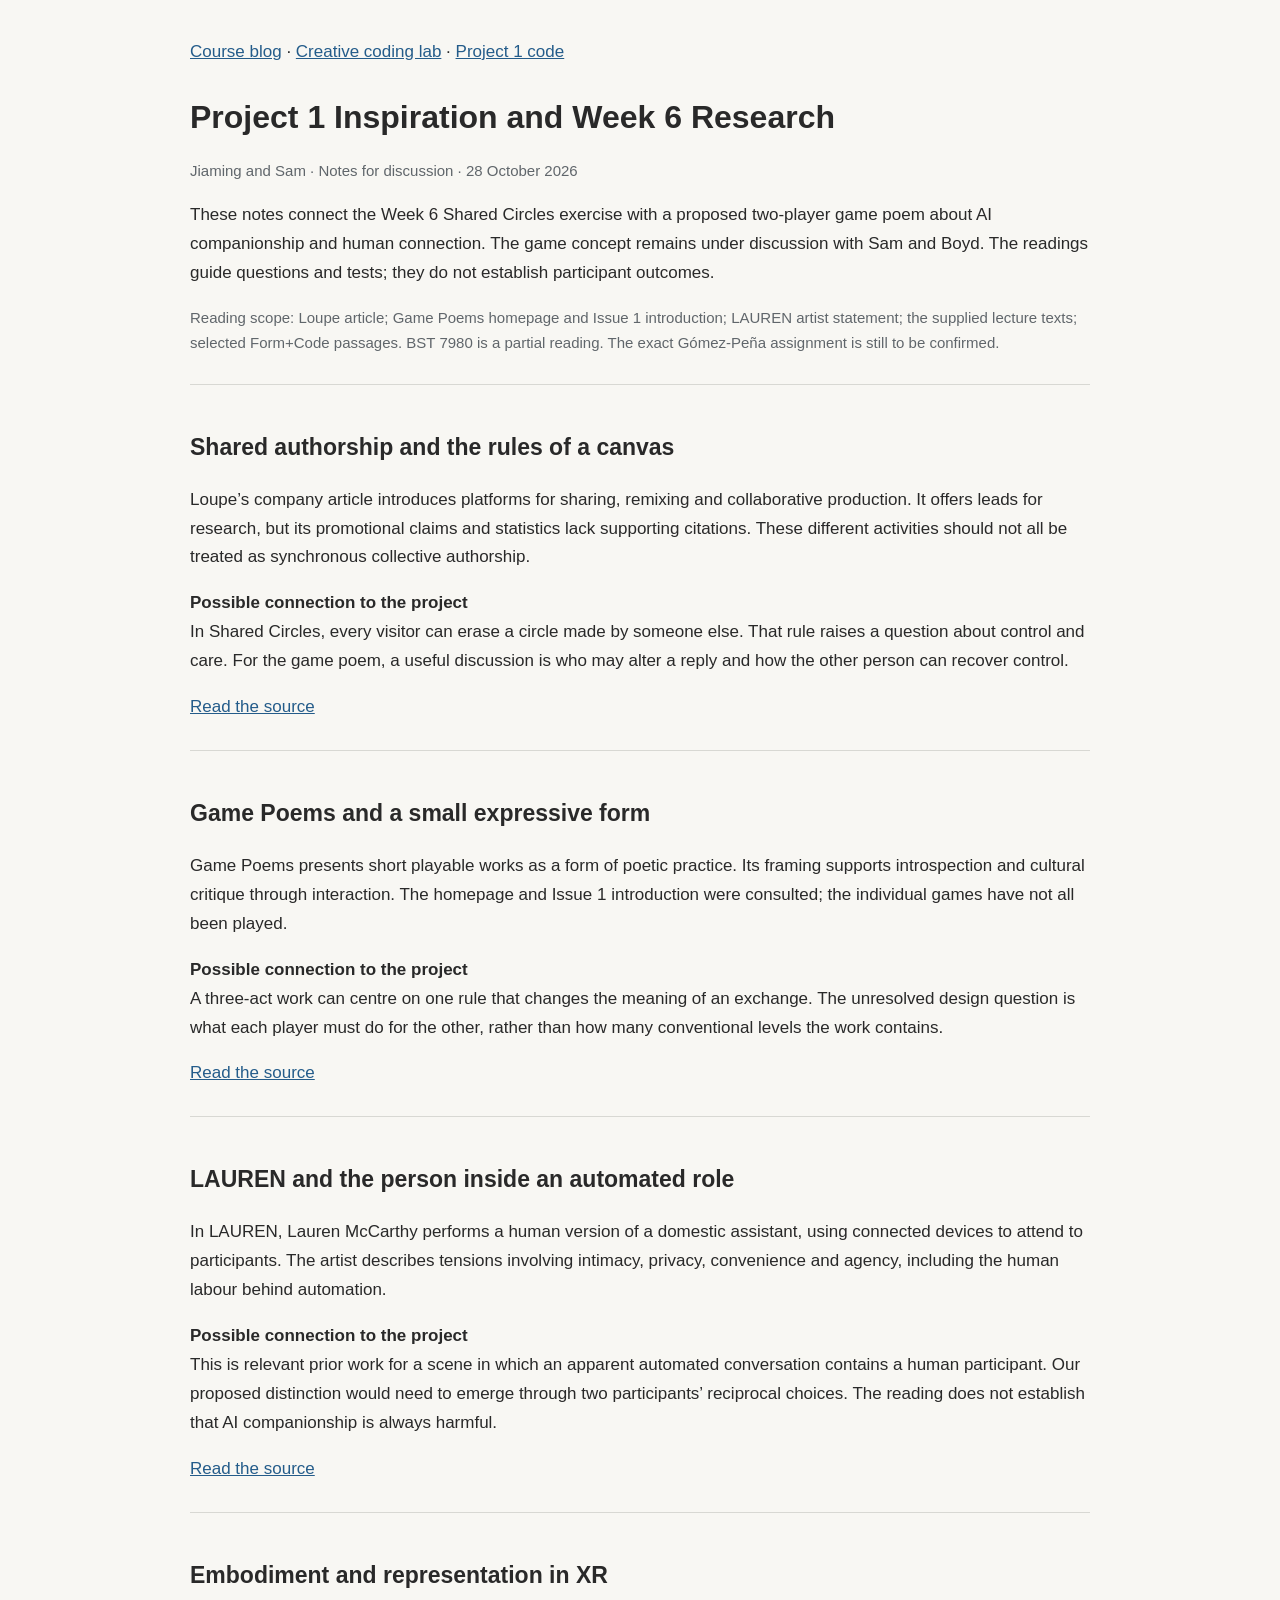
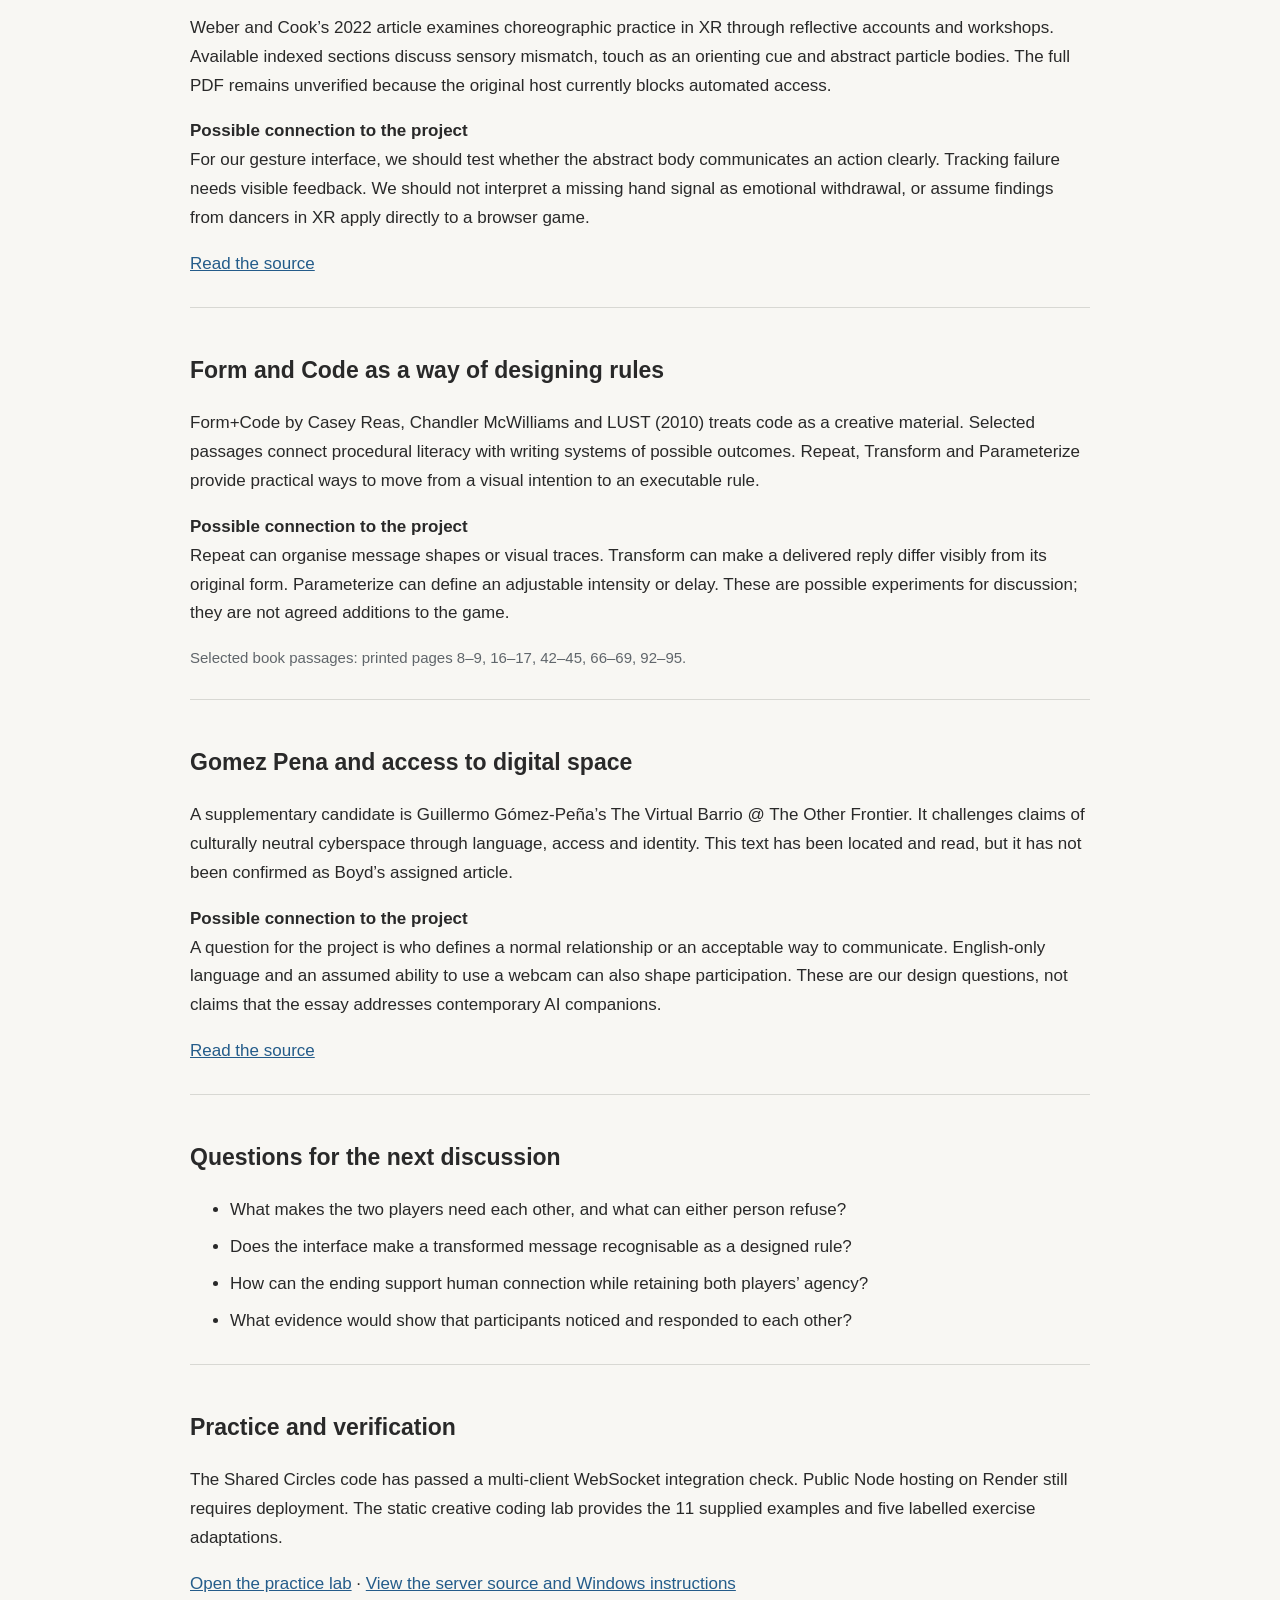
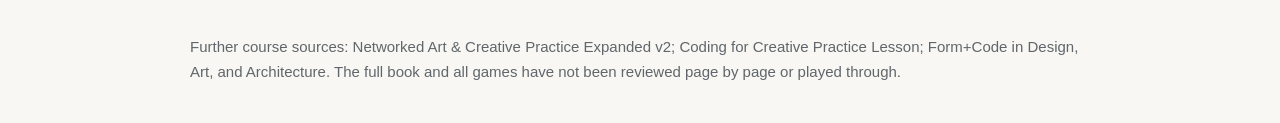
==== inspiration/project-1-week-6.html @ 22ac2c9f "Add Week 6 inspiration reading notes and creative coding practice" ====
<!doctype html><html lang="en"><head><meta charset="utf-8"><meta name="viewport" content="width=device-width,initial-scale=1">
<title>Project 1 Inspiration and Week 6 Research</title>
<style>body{max-width:900px;margin:38px auto;padding:0 22px;color:#292929;background:#f8f7f3;font:17px/1.7 Arial,sans-serif}h1{font-size:32px;line-height:1.25}h2{font-size:23px;margin-top:35px}a{color:#245c8a}.meta{color:#60666b;font-size:15px}section{border-top:1px solid #d8d8d3;padding-top:8px;margin-top:28px}nav{margin-bottom:30px}footer{margin:35px 0;font-size:15px;color:#60666b}li{margin:8px 0}</style></head><body>
<nav><a href="../">Course blog</a> · <a href="../week-06-practice/">Creative coding lab</a> · <a href="https://github.com/Yanwugirl/Project-1-Networked-Presence">Project 1 code</a></nav>
<h1>Project 1 Inspiration and Week 6 Research</h1><p class="meta">Jiaming and Sam · Notes for discussion · 28 October 2026</p>
<p>These notes connect the Week 6 Shared Circles exercise with a proposed two-player game poem about AI companionship and human connection. The game concept remains under discussion with Sam and Boyd. The readings guide questions and tests; they do not establish participant outcomes.</p><p class="meta">Reading scope: Loupe article; Game Poems homepage and Issue 1 introduction; LAUREN artist statement; the supplied lecture texts; selected Form+Code passages. BST 7980 is a partial reading. The exact Gómez-Peña assignment is still to be confirmed.</p>
<section><h2>Shared authorship and the rules of a canvas</h2><p>Loupe’s company article introduces platforms for sharing, remixing and collaborative production. It offers leads for research, but its promotional claims and statistics lack supporting citations. These different activities should not all be treated as synchronous collective authorship.</p>
<p><strong>Possible connection to the project</strong><br>In Shared Circles, every visitor can erase a circle made by someone else. That rule raises a question about control and care. For the game poem, a useful discussion is who may alter a reply and how the other person can recover control.</p>
<p><a href="https://loupeart.com/blogs/posts/crowdsourcing-creativity-collaborative-digital-art-platforms" target="_blank" rel="noopener">Read the source</a></p>
</section>
<section><h2>Game Poems and a small expressive form</h2><p>Game Poems presents short playable works as a form of poetic practice. Its framing supports introspection and cultural critique through interaction. The homepage and Issue 1 introduction were consulted; the individual games have not all been played.</p>
<p><strong>Possible connection to the project</strong><br>A three-act work can centre on one rule that changes the meaning of an exchange. The unresolved design question is what each player must do for the other, rather than how many conventional levels the work contains.</p>
<p><a href="https://www.gamepoems.com/" target="_blank" rel="noopener">Read the source</a></p>
</section>
<section><h2>LAUREN and the person inside an automated role</h2><p>In LAUREN, Lauren McCarthy performs a human version of a domestic assistant, using connected devices to attend to participants. The artist describes tensions involving intimacy, privacy, convenience and agency, including the human labour behind automation.</p>
<p><strong>Possible connection to the project</strong><br>This is relevant prior work for a scene in which an apparent automated conversation contains a human participant. Our proposed distinction would need to emerge through two participants’ reciprocal choices. The reading does not establish that AI companionship is always harmful.</p>
<p><a href="https://get-lauren.net/LAUREN" target="_blank" rel="noopener">Read the source</a></p>
</section>
<section><h2>Embodiment and representation in XR</h2><p>Weber and Cook’s 2022 article examines choreographic practice in XR through reflective accounts and workshops. Available indexed sections discuss sensory mismatch, touch as an orienting cue and abstract particle bodies. The full PDF remains unverified because the original host currently blocks automated access.</p>
<p><strong>Possible connection to the project</strong><br>For our gesture interface, we should test whether the abstract body communicates an action clearly. Tracking failure needs visible feedback. We should not interpret a missing hand signal as emotional withdrawal, or assume findings from dancers in XR apply directly to a browser game.</p>
<p><a href="https://doi.org/10.16995/bst.7980" target="_blank" rel="noopener">Read the source</a></p>
</section>
<section><h2>Form and Code as a way of designing rules</h2><p>Form+Code by Casey Reas, Chandler McWilliams and LUST (2010) treats code as a creative material. Selected passages connect procedural literacy with writing systems of possible outcomes. Repeat, Transform and Parameterize provide practical ways to move from a visual intention to an executable rule.</p>
<p><strong>Possible connection to the project</strong><br>Repeat can organise message shapes or visual traces. Transform can make a delivered reply differ visibly from its original form. Parameterize can define an adjustable intensity or delay. These are possible experiments for discussion; they are not agreed additions to the game.</p>
<p class="meta">Selected book passages: printed pages 8–9, 16–17, 42–45, 66–69, 92–95.</p>
</section>
<section><h2>Gomez Pena and access to digital space</h2><p>A supplementary candidate is Guillermo Gómez-Peña’s The Virtual Barrio @ The Other Frontier. It challenges claims of culturally neutral cyberspace through language, access and identity. This text has been located and read, but it has not been confirmed as Boyd’s assigned article.</p>
<p><strong>Possible connection to the project</strong><br>A question for the project is who defines a normal relationship or an acceptable way to communicate. English-only language and an assumed ability to use a webcam can also shape participation. These are our design questions, not claims that the essay addresses contemporary AI companions.</p>
<p><a href="https://v2.zonezero.com/index.php?catid=5%3Aarticles&amp;id=502%3Athe-virtual-barrio-the-other-frontier&amp;lang=en&amp;option=com_content&amp;view=article" target="_blank" rel="noopener">Read the source</a></p>
</section>
<section><h2>Questions for the next discussion</h2><ul>
<li>What makes the two players need each other, and what can either person refuse?</li>
<li>Does the interface make a transformed message recognisable as a designed rule?</li>
<li>How can the ending support human connection while retaining both players’ agency?</li>
<li>What evidence would show that participants noticed and responded to each other?</li>
</ul></section>
<section><h2>Practice and verification</h2><p>The Shared Circles code has passed a multi-client WebSocket integration check. Public Node hosting on Render still requires deployment. The static creative coding lab provides the 11 supplied examples and five labelled exercise adaptations.</p>
<p><a href="../week-06-practice/">Open the practice lab</a> · <a href="https://github.com/Yanwugirl/Project-1-Networked-Presence/tree/main/week-06/shared-circles">View the server source and Windows instructions</a></p></section>
<footer>Further course sources: Networked Art &amp; Creative Practice Expanded v2; Coding for Creative Practice Lesson; Form+Code in Design, Art, and Architecture. The full book and all games have not been reviewed page by page or played through.</footer></body></html>
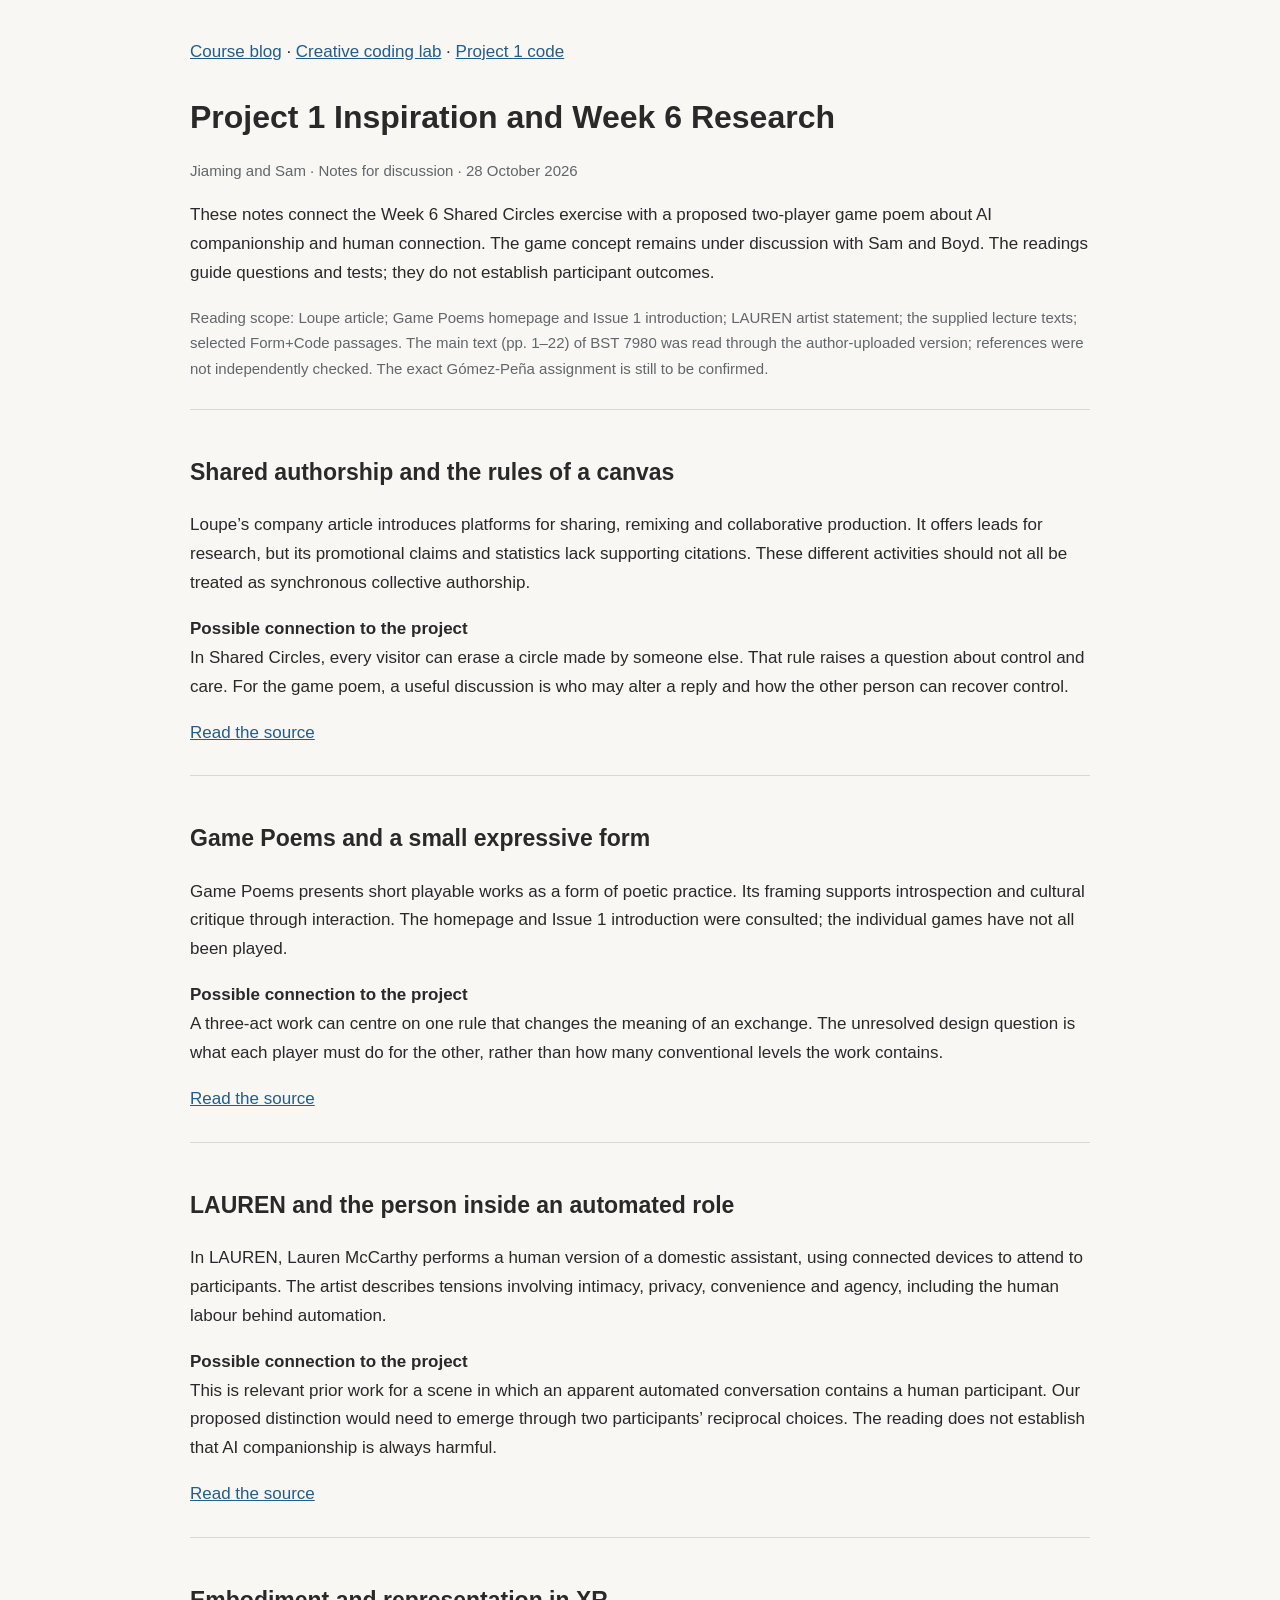
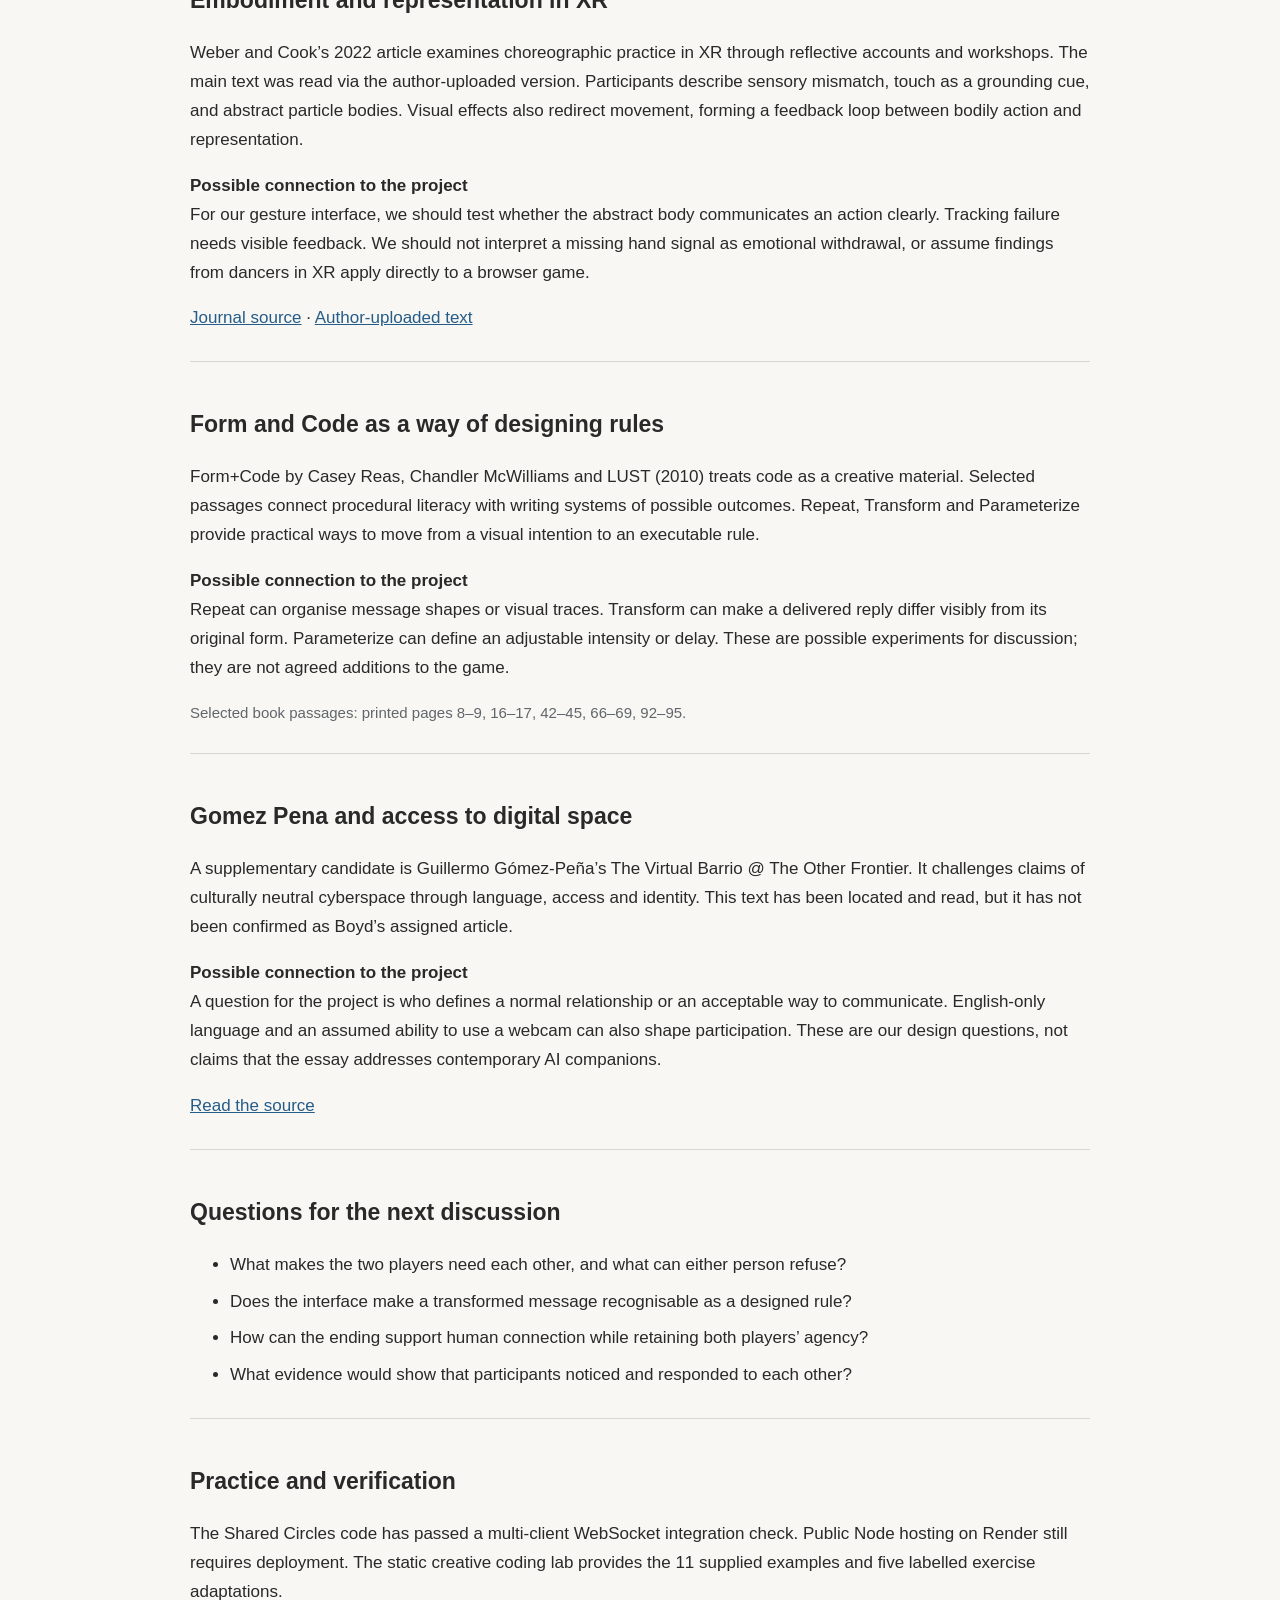
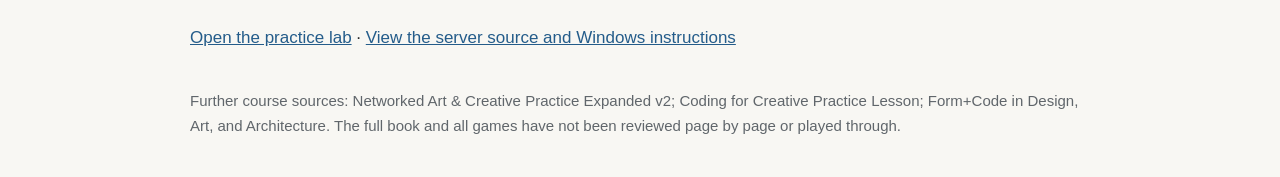
==== commit 129bc194: "Update Week 6 reading scope and catch p5 setup errors in practice lab" ====
--- a/inspiration/project-1-week-6.html
+++ b/inspiration/project-1-week-6.html
@@ -3,7 +3,7 @@
 <style>body{max-width:900px;margin:38px auto;padding:0 22px;color:#292929;background:#f8f7f3;font:17px/1.7 Arial,sans-serif}h1{font-size:32px;line-height:1.25}h2{font-size:23px;margin-top:35px}a{color:#245c8a}.meta{color:#60666b;font-size:15px}section{border-top:1px solid #d8d8d3;padding-top:8px;margin-top:28px}nav{margin-bottom:30px}footer{margin:35px 0;font-size:15px;color:#60666b}li{margin:8px 0}</style></head><body>
 <nav><a href="../">Course blog</a> · <a href="../week-06-practice/">Creative coding lab</a> · <a href="https://github.com/Yanwugirl/Project-1-Networked-Presence">Project 1 code</a></nav>
 <h1>Project 1 Inspiration and Week 6 Research</h1><p class="meta">Jiaming and Sam · Notes for discussion · 28 October 2026</p>
-<p>These notes connect the Week 6 Shared Circles exercise with a proposed two-player game poem about AI companionship and human connection. The game concept remains under discussion with Sam and Boyd. The readings guide questions and tests; they do not establish participant outcomes.</p><p class="meta">Reading scope: Loupe article; Game Poems homepage and Issue 1 introduction; LAUREN artist statement; the supplied lecture texts; selected Form+Code passages. BST 7980 is a partial reading. The exact Gómez-Peña assignment is still to be confirmed.</p>
+<p>These notes connect the Week 6 Shared Circles exercise with a proposed two-player game poem about AI companionship and human connection. The game concept remains under discussion with Sam and Boyd. The readings guide questions and tests; they do not establish participant outcomes.</p><p class="meta">Reading scope: Loupe article; Game Poems homepage and Issue 1 introduction; LAUREN artist statement; the supplied lecture texts; selected Form+Code passages. The main text (pp. 1–22) of BST 7980 was read through the author-uploaded version; references were not independently checked. The exact Gómez-Peña assignment is still to be confirmed.</p>
 <section><h2>Shared authorship and the rules of a canvas</h2><p>Loupe’s company article introduces platforms for sharing, remixing and collaborative production. It offers leads for research, but its promotional claims and statistics lack supporting citations. These different activities should not all be treated as synchronous collective authorship.</p>
 <p><strong>Possible connection to the project</strong><br>In Shared Circles, every visitor can erase a circle made by someone else. That rule raises a question about control and care. For the game poem, a useful discussion is who may alter a reply and how the other person can recover control.</p>
 <p><a href="https://loupeart.com/blogs/posts/crowdsourcing-creativity-collaborative-digital-art-platforms" target="_blank" rel="noopener">Read the source</a></p>
@@ -16,9 +16,9 @@
 <p><strong>Possible connection to the project</strong><br>This is relevant prior work for a scene in which an apparent automated conversation contains a human participant. Our proposed distinction would need to emerge through two participants’ reciprocal choices. The reading does not establish that AI companionship is always harmful.</p>
 <p><a href="https://get-lauren.net/LAUREN" target="_blank" rel="noopener">Read the source</a></p>
 </section>
-<section><h2>Embodiment and representation in XR</h2><p>Weber and Cook’s 2022 article examines choreographic practice in XR through reflective accounts and workshops. Available indexed sections discuss sensory mismatch, touch as an orienting cue and abstract particle bodies. The full PDF remains unverified because the original host currently blocks automated access.</p>
+<section><h2>Embodiment and representation in XR</h2><p>Weber and Cook’s 2022 article examines choreographic practice in XR through reflective accounts and workshops. The main text was read via the author-uploaded version. Participants describe sensory mismatch, touch as a grounding cue, and abstract particle bodies. Visual effects also redirect movement, forming a feedback loop between bodily action and representation.</p>
 <p><strong>Possible connection to the project</strong><br>For our gesture interface, we should test whether the abstract body communicates an action clearly. Tracking failure needs visible feedback. We should not interpret a missing hand signal as emotional withdrawal, or assume findings from dancers in XR apply directly to a browser game.</p>
-<p><a href="https://doi.org/10.16995/bst.7980" target="_blank" rel="noopener">Read the source</a></p>
+<p><a href="https://doi.org/10.16995/bst.7980" target="_blank" rel="noopener">Journal source</a> · <a href="https://www.researchgate.net/publication/355858933_Choreographic_Encounters_in_XR_Reflections_on_Dancing_inDancing_with_the_Digital" target="_blank" rel="noopener">Author-uploaded text</a></p>
 </section>
 <section><h2>Form and Code as a way of designing rules</h2><p>Form+Code by Casey Reas, Chandler McWilliams and LUST (2010) treats code as a creative material. Selected passages connect procedural literacy with writing systems of possible outcomes. Repeat, Transform and Parameterize provide practical ways to move from a visual intention to an executable rule.</p>
 <p><strong>Possible connection to the project</strong><br>Repeat can organise message shapes or visual traces. Transform can make a delivered reply differ visibly from its original form. Parameterize can define an adjustable intensity or delay. These are possible experiments for discussion; they are not agreed additions to the game.</p>
